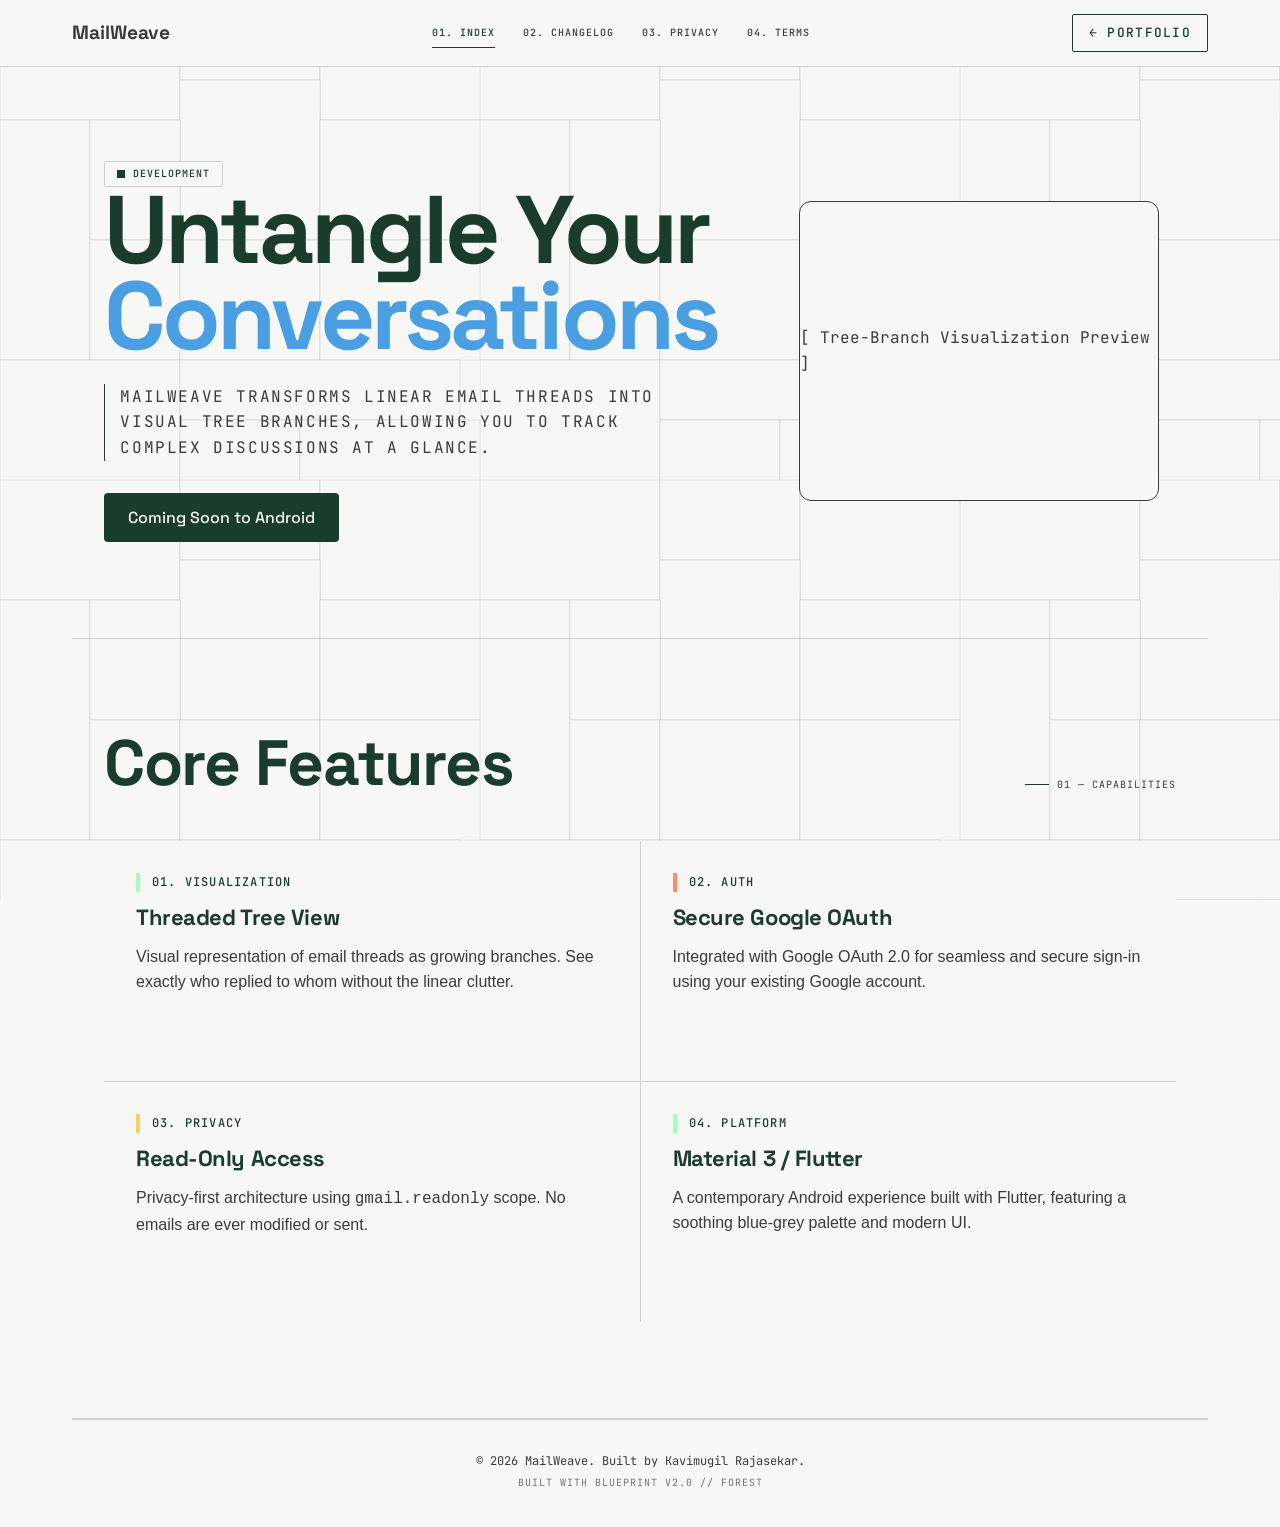
==== mailweave-webpage/index.html @ d6bcecfe "Add foundational styles and pages for MailWeave - Introduced layout.css for page scaffolding and res" ====
<!DOCTYPE html>
<html lang="en">
<head>
    <meta charset="UTF-8">
    <meta name="viewport" content="width=device-width, initial-scale=1.0">
    <title>MailWeave | Untangle Your Inbox</title>
    <!-- Portfolio Blueprint Theme -->
    <link rel="stylesheet" href="assets/css/tokens.css">
    <link rel="stylesheet" href="assets/css/blueprint.css">
    <link rel="stylesheet" href="assets/css/layout.css">
    <!-- Portfolio Fonts -->
    <link rel="preconnect" href="https://fonts.googleapis.com" crossorigin>
    <link rel="preconnect" href="https://fonts.gstatic.com" crossorigin>
    <link rel="preconnect" href="https://api.fontshare.com" crossorigin>
    <link rel="stylesheet" href="https://fonts.googleapis.com/css2?family=JetBrains+Mono:wght@400;500;700&family=Space+Grotesk:wght@400;500;700&display=swap">
    <link rel="stylesheet" href="https://api.fontshare.com/v2/css?f[]=general-sans@400;500;600;700&display=swap">
    <style>
        :root {
            --accent-blue: #4A9FE3;
        }
        body { font-family: 'General Sans', sans-serif; }
        .brand-logo-text { font-family: 'Space Grotesk', sans-serif; font-weight: 700; text-decoration: none; color: var(--grid); }
        .hero-accent { color: var(--accent-blue); }
        .btn-mailweave {
            background: var(--forest);
            color: var(--paper);
            border: none;
            padding: 12px 24px;
            border-radius: 4px;
            font-family: 'Space Grotesk', sans-serif;
            font-weight: 500;
            cursor: pointer;
            text-decoration: none;
            display: inline-block;
            transition: opacity 0.2s;
        }
        .btn-mailweave:hover { opacity: 0.9; }
    </style>
</head>
<body>
    <header class="site-header">
        <div class="container nav-row">
            <a class="brand-logo-text" href="index.html" style="font-size: 1.2rem;">MailWeave</a>
            <nav class="nav-links">
                <a href="index.html" class="active">01. Index</a>
                <a href="changelog.html">02. Changelog</a>
                <a href="privacy.html">03. Privacy</a>
                <a href="terms.html">04. Terms</a>
            </nav>
            <div class="nav-actions">
                <a class="btn-ghost" href="https://KavimugilRajasekar.github.io" style="font-size: 0.8rem;">← Portfolio</a>
            </div>
        </div>
    </header>

    <div class="page-shell">
        <main class="container">
            <section class="hero">
                <div class="hero-content">
                    <span class="status-badge"><span class="dot"></span>Development</span>
                    <h1>Untangle Your<br><span class="hero-accent">Conversations</span></h1>
                    <p class="hero-sub">MailWeave transforms linear email threads into visual tree branches, allowing you to track complex discussions at a glance.</p>
                    <div class="hero-actions">
                        <a class="btn-mailweave" href="#">Coming Soon to Android</a>
                    </div>
                </div>
                <div class="wireframe" style="background: var(--paper); border: 1px solid var(--grid); border-radius: 12px; height: 300px; display: flex; align-items: center; justify-content: center; color: var(--grid); font-family: 'JetBrains Mono', monospace;">
                    [ Tree-Branch Visualization Preview ]
                </div>
            </section>

            <section class="section">
                <div class="section-head">
                    <h2>Core Features</h2>
                    <span class="label">01 — Capabilities</span>
                </div>
                <div class="bento">
                    <article class="cell">
                        <span class="cell-label cell-label--mint">01. Visualization</span>
                        <h3>Threaded Tree View</h3>
                        <p>Visual representation of email threads as growing branches. See exactly who replied to whom without the linear clutter.</p>
                    </article>
                    <article class="cell">
                        <span class="cell-label cell-label--coral">02. Auth</span>
                        <h3>Secure Google OAuth</h3>
                        <p>Integrated with Google OAuth 2.0 for seamless and secure sign-in using your existing Google account.</p>
                    </article>
                    <article class="cell">
                        <span class="cell-label cell-label--gold">03. Privacy</span>
                        <h3>Read-Only Access</h3>
                        <p>Privacy-first architecture using <code class="mono-tag">gmail.readonly</code> scope. No emails are ever modified or sent.</p>
                    </article>
                    <article class="cell">
                        <span class="cell-label cell-label--mint">04. Platform</span>
                        <h3>Material 3 / Flutter</h3>
                        <p>A contemporary Android experience built with Flutter, featuring a soothing blue-grey palette and modern UI.</p>
                    </article>
                </div>
            </section>

            <footer class="site-footer">
                <div class="container">
                    <p>&copy; 2026 MailWeave. Built by Kavimugil Rajasekar.</p>
                    <p class="mono-tag">Built with blueprint v2.0 // forest</p>
                </div>
            </footer>
        </main>
    </div>
</body>
</html>
---- mailweave-webpage/assets/css/tokens.css ----
/* ============================================================
   tokens.css — Blueprint Design System v2.0
   Single source of truth for palette, typography, hairlines.
   Loaded by every page in the workspace and bottle-art/.
   ============================================================ */

:root {
  /* ---------- Palette ---------- */
  --paper: #F7F7F5;
  --forest: #1A3C2B;
  --grid: #3A3A38;
  --coral: #FF8C69;
  --mint: #9EFFBF;
  --gold: #F4D35E;

  /* White-on-forest surfaces */
  --paper-on-forest: #FFFFFF;

  /* ---------- Hairlines ---------- */
  --hairline:         rgba(58, 58, 56, 0.20); /* #3A3A38 / 20% */
  --hairline-strong:  rgba(58, 58, 56, 0.30); /* mosaic bg      */
  --forest-hairline:  rgba(26, 60, 43, 0.20); /* #1A3C2B / 20%  */
  --connector-line:   rgba(26, 60, 43, 0.20); /* net graph      */

  /* ---------- Typography ---------- */
  --font-display: 'Space Grotesk', system-ui, sans-serif;
  --font-body:    'General Sans', system-ui, sans-serif;
  --font-mono:    'JetBrains Mono', ui-monospace, SFMono-Regular, monospace;

  --fs-display-xl: clamp(48px, 8vw, 96px);
  --fs-display-lg: clamp(36px, 5vw, 64px);
  --fs-display-md: clamp(28px, 3.5vw, 44px);
  --fs-h2:         clamp(22px, 2.6vw, 32px);
  --fs-h3:         clamp(18px, 1.8vw, 22px);
  --fs-body:       16px;
  --fs-body-sm:    14px;
  --fs-mono-md:    14px;
  --fs-mono-sm:    12px;
  --fs-mono-xs:    10px;

  --lh-display:    0.9;
  --lh-body:       1.6;
  --tracking-mono: 0.1em;

  /* ---------- Geometry ---------- */
  --radius: 2px;
  --radius-0: 0px;

  /* ---------- Layout ---------- */
  --container: 1200px;
  --section-pad-y: 96px;
  --section-pad-x: 32px;
  --gap: 1px;

  /* ---------- Tubes dimming ---------- */
  --tubes-opacity: 0.45;
}
---- mailweave-webpage/assets/css/blueprint.css ----
/* ============================================================
   blueprint.css — Component Library
   Reusable classes for the Technical Minimalist design system.
   Depends on tokens.css.
   ============================================================ */

/* ============================================================
   Reset & base
   ============================================================ */
*, *::before, *::after {
  margin: 0;
  padding: 0;
  box-sizing: border-box;
}

html {
  scroll-behavior: smooth;
  -webkit-text-size-adjust: 100%;
}

body {
  font-family: var(--font-body);
  font-size: var(--fs-body);
  line-height: var(--lh-body);
  color: var(--grid);
  background: var(--paper);
  min-height: 100vh;
  overflow-x: hidden;
  position: relative;
}

a {
  color: inherit;
  text-decoration: none;
  transition: color .25s ease, border-color .25s ease;
}

button {
  font: inherit;
  color: inherit;
  background: none;
  border: none;
  cursor: pointer;
}

img { display: block; max-width: 100%; height: auto; }

h1, h2, h3, h4 {
  font-family: var(--font-display);
  font-weight: 700;
  letter-spacing: -0.02em;
  color: var(--forest);
  line-height: var(--lh-display);
}

h1 { font-size: var(--fs-display-xl); }
h2 { font-size: var(--fs-display-lg); }
h3 { font-size: var(--fs-h2); }

p { color: var(--grid); }

/* Universal focus ring */
:focus-visible {
  outline: 2px solid var(--forest);
  outline-offset: 2px;
}

/* ============================================================
   Mosaic SVG background — applied via body::before
   Fills with #F7F7F5 panels separated by 0.5px hairlines.
   ============================================================ */
body::before {
  content: "";
  position: fixed;
  inset: 0;
  z-index: -2;
  pointer-events: none;
  background-color: var(--paper);
  background-image: url("data:image/svg+xml;utf8,<svg xmlns='http://www.w3.org/2000/svg' width='480' height='480' viewBox='0 0 480 480'><g fill='%23F7F7F5' stroke='%233A3A38' stroke-opacity='0.30' stroke-width='0.5'><rect x='0'   y='0'   width='180' height='120'/><rect x='180' y='0'   width='140' height='80'/><rect x='320' y='0'   width='160' height='120'/><rect x='180' y='80'  width='140' height='160'/><rect x='0'   y='120' width='90'  height='240'/><rect x='90'  y='120' width='90'  height='120'/><rect x='320' y='120' width='160' height='120'/><rect x='90'  y='240' width='90'  height='120'/><rect x='180' y='240' width='140' height='120'/><rect x='320' y='240' width='160' height='120'/><rect x='0'   y='360' width='180' height='120'/><rect x='180' y='360' width='280' height='60'/><rect x='180' y='420' width='120' height='60'/><rect x='300' y='420' width='180' height='60'/></g></svg>");
  background-repeat: repeat;
  background-size: 480px 480px;
  opacity: 0.9;
}

/* ============================================================
   Tubes 3D canvas — fixed, behind content, dimmed by mix-blend
   ============================================================ */
#tubes-canvas {
  position: fixed;
  inset: 0;
  width: 100vw;
  height: 100vh;
  z-index: 0;
  pointer-events: none;
  opacity: var(--tubes-opacity);
  mix-blend-mode: multiply;
}

/* ============================================================
   Page shell — content wrapper above the tubes canvas
   ============================================================ */
.page-shell {
  position: relative;
  z-index: 1;
  min-height: 100vh;
  display: flex;
  flex-direction: column;
}

.page-shell > main {
  flex: 1;
}

/* ============================================================
   Site header & nav
   ============================================================ */
.site-header {
  position: fixed;
  top: 0;
  left: 0;
  right: 0;
  z-index: 100;
  background: var(--paper);
  border-bottom: 1px solid var(--hairline);
  padding: 14px var(--section-pad-x);
}

.nav-row {
  display: flex;
  align-items: center;
  justify-content: space-between;
  gap: 24px;
  max-width: var(--container);
  margin: 0 auto;
}

.brand-logo {
  width: 32px;
  height: 32px;
  background: var(--forest);
  color: var(--paper);
  display: inline-flex;
  align-items: center;
  justify-content: center;
  flex-shrink: 0;
  overflow: hidden;
  white-space: nowrap;
  transition: width .35s ease, padding .35s ease;
}
.brand-logo svg { color: inherit; }

/* On non-index pages, the icon slides out and the name slides in.
   Driven by .brand-logo.is-name (toggled from main.js). */
.brand-logo.is-name {
  width: auto;
  padding: 0 14px;
  font-family: var(--font-mono);
  font-size: var(--fs-mono-xs);
  font-weight: 500;
  text-transform: uppercase;
  letter-spacing: var(--tracking-mono);
}
.brand-logo.is-name svg {
  max-width: 0;
  opacity: 0;
  transition: max-width .25s ease, opacity .2s ease;
}
.brand-logo.is-name .brand-name {
  display: inline-block;
  max-width: 240px;
  opacity: 1;
  transform: translateX(0);
  transition: max-width .35s ease .15s, opacity .25s ease .2s, transform .35s ease .15s;
}
.brand-logo .brand-name {
  display: inline-block;
  max-width: 0;
  opacity: 0;
  transform: translateX(-8px);
  overflow: hidden;
}

.nav-links {
  display: flex;
  align-items: center;
  gap: 28px;
}
.nav-links a {
  font-family: var(--font-mono);
  font-size: var(--fs-mono-xs);
  font-weight: 500;
  text-transform: uppercase;
  letter-spacing: var(--tracking-mono);
  color: var(--grid);
  padding: 6px 0;
  border-bottom: 1px solid transparent;
  transition: color .2s ease, border-color .2s ease;
}
.nav-links a:hover,
.nav-links a:focus-visible { color: var(--forest); }
.nav-links a.active {
  color: var(--forest);
  border-bottom-color: var(--forest);
}

.nav-actions {
  display: flex;
  align-items: center;
  gap: 12px;
}

/* Ghost + solid button pair */
.btn-ghost,
.btn-solid {
  display: inline-flex;
  align-items: center;
  gap: 8px;
  font-family: var(--font-mono);
  font-size: var(--fs-mono-xs);
  font-weight: 500;
  text-transform: uppercase;
  letter-spacing: var(--tracking-mono);
  padding: 8px 16px;
  border-radius: var(--radius);
  border: 1px solid var(--forest);
  cursor: pointer;
  transition: background-color .2s ease, color .2s ease;
}
.btn-ghost {
  background: transparent;
  color: var(--forest);
}
.btn-ghost:hover,
.btn-ghost:focus-visible {
  background: var(--forest);
  color: var(--paper);
}
.btn-solid {
  background: var(--forest);
  color: var(--paper);
}
.btn-solid:hover,
.btn-solid:focus-visible {
  background: var(--grid);
  border-color: var(--grid);
}

/* Bottle-icon toggle (leaf on workspace, briefcase on bottle-art) */
.bottle-icon-btn {
  width: 32px;
  height: 32px;
  background: var(--forest);
  color: var(--paper);
  display: inline-flex;
  align-items: center;
  justify-content: center;
  border: 1px solid var(--forest);
  border-radius: var(--radius);
  transition: background-color .2s ease;
}
.bottle-icon-btn svg { color: inherit; }
.bottle-icon-btn:hover,
.bottle-icon-btn:focus-visible {
  background: var(--grid);
  border-color: var(--grid);
}

/* Bottle Art link is in development: prevent navigation and surface a
   custom tooltip instead of the native title. Scoped to outgoing links
   (those pointing INTO bottle-art/), not the back-link from bottle-art
   pages back to the portfolio. */
.bottle-icon-btn[href$="bottle-art/index.html"],
.bottle-icon-btn[href$="bottle-art/"] {
  cursor: not-allowed;
  position: relative;
}
.bottle-icon-btn[href$="bottle-art/index.html"]:hover,
.bottle-icon-btn[href$="bottle-art/index.html"]:focus-visible,
.bottle-icon-btn[href$="bottle-art/"]:hover,
.bottle-icon-btn[href$="bottle-art/"]:focus-visible {
  background: var(--coral);
  border-color: var(--coral);
}

/* Tooltip bubble shown via .is-open class (toggled in main.js) */
.dev-tooltip {
  position: absolute;
  top: calc(100% + 12px);
  right: 0;
  background: var(--paper);
  color: var(--forest);
  border: 1px solid var(--forest);
  border-radius: var(--radius);
  padding: 10px 14px;
  font-family: var(--font-mono);
  font-size: var(--fs-mono-xs);
  font-weight: 500;
  text-transform: uppercase;
  letter-spacing: var(--tracking-mono);
  line-height: 1.4;
  white-space: nowrap;
  max-width: 280px;
  white-space: normal;
  box-shadow: 0 4px 16px rgba(58, 58, 56, 0.12);
  opacity: 0;
  pointer-events: none;
  transform: translateY(-4px);
  transition: opacity .2s ease, transform .2s ease;
  z-index: 200;
}
.dev-tooltip::before {
  content: "";
  position: absolute;
  top: -6px;
  right: 12px;
  width: 10px;
  height: 10px;
  background: var(--paper);
  border-top: 1px solid var(--forest);
  border-left: 1px solid var(--forest);
  transform: rotate(45deg);
}
.dev-tooltip.is-open {
  opacity: 1;
  transform: translateY(0);
}
.dev-tooltip strong {
  display: block;
  color: var(--coral);
  font-weight: 700;
  margin-bottom: 2px;
}

/* Mobile hamburger */
.nav-toggle {
  display: none;
  width: 32px;
  height: 32px;
  flex-direction: column;
  justify-content: center;
  align-items: center;
  gap: 5px;
  border: 1px solid var(--forest);
  border-radius: var(--radius);
  padding: 6px;
}
.nav-toggle span {
  display: block;
  width: 100%;
  height: 1px;
  background: var(--forest);
  transition: transform .25s ease, opacity .2s ease;
}
.nav-toggle.is-open span:nth-child(1) { transform: translateY(6px) rotate(45deg); }
.nav-toggle.is-open span:nth-child(2) { opacity: 0; }
.nav-toggle.is-open span:nth-child(3) { transform: translateY(-6px) rotate(-45deg); }

/* ============================================================
   Hero
   ============================================================ */
.hero {
  padding: 160px var(--section-pad-x) var(--section-pad-y);
  display: grid;
  grid-template-columns: 1.4fr 1fr;
  gap: 64px;
  align-items: center;
  border-bottom: 1px solid var(--hairline);
}

.hero-content { max-width: 720px; }

.hero h1 {
  font-size: var(--fs-display-xl);
  line-height: var(--lh-display);
  letter-spacing: -0.04em;
  color: var(--forest);
  margin-bottom: 24px;
}

.hero-sub {
  display: flex;
  align-items: flex-start;
  gap: 16px;
  font-family: var(--font-mono);
  font-size: var(--fs-mono-md);
  text-transform: uppercase;
  letter-spacing: var(--tracking-mono);
  color: var(--forest);
  margin-bottom: 32px;
}
.hero-sub::before {
  content: "";
  display: block;
  width: 1px;
  align-self: stretch;
  background: var(--forest);
}

.hero p {
  font-size: var(--fs-body);
  color: var(--grid);
  margin-bottom: 32px;
  max-width: 60ch;
}

.hero-actions {
  display: flex;
  align-items: center;
  gap: 16px;
  flex-wrap: wrap;
}

/* Wireframe graphic on right of hero */
.wireframe {
  position: relative;
  width: 100%;
  max-width: 360px;
  aspect-ratio: 1 / 1;
  margin: 0 auto;
  border: 1px solid var(--hairline);
  border-radius: var(--radius);
  display: flex;
  align-items: center;
  justify-content: center;
  overflow: hidden;
  background: var(--paper);
}
.wireframe .orbit-svg {
  position: absolute;
  inset: 0;
  width: 100%;
  height: 100%;
}
/* Each concentric ring rotates around the SVG centre (180,180 in user
   units). transform-box: view-box keeps the origin in viewBox coords
   regardless of the ring's own bounding box. */
.wireframe .orbit-svg .orbit-ring {
  transform-box: view-box;
  transform-origin: 180px 180px;
}
.wireframe .orbit-svg .orbit-ring--outer  { animation: orbit-spin 24s linear infinite; }
.wireframe .orbit-svg .orbit-ring--mid    { animation: orbit-spin 18s linear infinite reverse; }
.wireframe .orbit-svg .orbit-ring--inner  { animation: orbit-spin 12s linear infinite; }

/* Small nodes travelling along each ring. Each node is parked at the
   TOP of its ring and rotated around the SVG centre (180, 180). */
.wireframe .orbit-svg .orbit-node {
  fill: var(--forest);
  transform-box: view-box;
}
.wireframe .orbit-svg .orbit-node--outer {
  transform-origin: 180px 180px;
  animation: orbit-spin 24s linear infinite;
}
.wireframe .orbit-svg .orbit-node--mid {
  transform-origin: 180px 180px;
  animation: orbit-spin 18s linear infinite reverse;
}
.wireframe .orbit-svg .orbit-node--inner {
  transform-origin: 180px 180px;
  animation: orbit-spin 12s linear infinite;
}

.wireframe .center-node {
  position: absolute;
  width: 16px;
  height: 16px;
  background: var(--forest);
  border-radius: 0;
  animation: center-pulse 2.4s ease-in-out infinite;
}
@keyframes center-pulse {
  0%, 100% { transform: scale(1);   opacity: 1; }
  50%      { transform: scale(1.4); opacity: 0.7; }
}
.wireframe .blend-lum,
.wireframe img.blend-lum {
  position: relative;
  z-index: 1;
  width: 60%;
  height: 60%;
  object-fit: cover;
  background: var(--paper);
}

/* ============================================================
   Section / divider
   ============================================================ */
.section {
  padding: var(--section-pad-y) var(--section-pad-x);
  border-bottom: 1px solid var(--hairline);
  background: transparent;
}

.section-head {
  margin-bottom: 48px;
  display: flex;
  align-items: flex-end;
  justify-content: space-between;
  flex-wrap: wrap;
  gap: 16px;
}
.section-head h2 { color: var(--forest); }
.section-head .label {
  font-family: var(--font-mono);
  font-size: var(--fs-mono-xs);
  text-transform: uppercase;
  letter-spacing: var(--tracking-mono);
  color: var(--grid);
  display: flex;
  align-items: center;
  gap: 8px;
}
.section-head .label::before {
  content: "";
  width: 24px;
  height: 1px;
  background: var(--forest);
}

/* ============================================================
   Bento grid — 2×2 with 1px hairline gaps
   ============================================================ */
.bento {
  display: grid;
  grid-template-columns: 1fr 1fr;
  gap: var(--gap);
  background: var(--hairline);
}
.bento-3 {
  grid-template-columns: repeat(3, 1fr);
}
.bento-4 {
  grid-template-columns: repeat(4, 1fr);
}

.bento > .cell,
.bento-3 > .cell,
.bento-4 > .cell {
  background: var(--paper);
  padding: 32px;
  display: flex;
  flex-direction: column;
  gap: 16px;
  min-height: 240px;
}

.cell-label {
  display: flex;
  align-items: center;
  gap: 12px;
  font-family: var(--font-mono);
  font-size: var(--fs-mono-sm);
  text-transform: uppercase;
  letter-spacing: var(--tracking-mono);
  color: var(--forest);
  font-weight: 500;
}
.cell-label::before {
  content: "";
  width: 4px;
  align-self: stretch;
  background: var(--coral);
}
.cell-label--mint::before { background: var(--mint); }
.cell-label--gold::before { background: var(--gold); }
.cell-label--coral::before { background: var(--coral); }
.cell-label--forest::before { background: var(--forest); }

.cell h3 {
  font-size: var(--fs-h3);
  color: var(--forest);
}
.cell p { color: var(--grid); }

.cell-mockup {
  font-family: var(--font-mono);
  font-size: var(--fs-mono-sm);
  line-height: 1.7;
  background: var(--paper);
  border: 1px solid var(--hairline);
  padding: 16px;
  color: var(--grid);
  white-space: pre-wrap;
}
.cell-mockup .chip {
  display: inline-block;
  padding: 2px 6px;
  background: var(--forest);
  color: var(--paper);
  margin-right: 6px;
  font-size: var(--fs-mono-xs);
}
.cell-mockup .chip--mint  { background: var(--mint);  color: var(--forest); }
.cell-mockup .chip--gold  { background: var(--gold);  color: var(--forest); }
.cell-mockup .chip--coral { background: var(--coral); color: var(--paper); }

.cell .cell-actions {
  margin-top: auto;
  display: flex;
  gap: 12px;
  flex-wrap: wrap;
}

/* ============================================================
   Status badge
   ============================================================ */
.status-badge {
  display: inline-flex;
  align-items: center;
  gap: 8px;
  border: 1px solid var(--forest-hairline);
  padding: 4px 12px;
  border-radius: var(--radius);
  font-family: var(--font-mono);
  font-size: var(--fs-mono-xs);
  text-transform: uppercase;
  letter-spacing: var(--tracking-mono);
  color: var(--forest);
  font-weight: 500;
  background: var(--paper);
}
.status-badge .dot {
  width: 8px;
  height: 8px;
  background: var(--forest);
}
.status-badge--mint  { color: var(--forest); border-color: rgba(158, 255, 191, .5); }
.status-badge--mint  .dot { background: var(--mint); }
.status-badge--gold  .dot { background: var(--gold); }
.status-badge--coral .dot { background: var(--coral); }

/* ============================================================
   Network Topology Graph
   ============================================================ */
.net-graph {
  max-width: 450px;
  aspect-ratio: 1 / 1;
  margin: 0 auto;
  border: 1px solid var(--hairline);
  border-radius: 50%;
  position: relative;
  background: var(--paper);
}
.net-graph .center-node {
  position: absolute;
  top: 50%; left: 50%;
  width: 16px;
  height: 16px;
  background: var(--forest);
  transform: translate(-50%, -50%);
  z-index: 2;
}
.net-graph svg {
  position: absolute;
  inset: 0;
  width: 100%;
  height: 100%;
}
.net-graph .orbit-group {
  transform-origin: 50% 50%;
  animation: orbit-spin 20s linear infinite;
}
@keyframes orbit-spin {
  to { transform: rotate(360deg); }
}

/* ============================================================
   Monospaced testimonial card
   ============================================================ */
.testimonial {
  border: 1px solid var(--hairline);
  border-radius: var(--radius);
  padding: 24px;
  background: var(--paper);
  display: flex;
  flex-direction: column;
  gap: 16px;
}
.testimonial .stars {
  display: flex;
  gap: 4px;
}
.testimonial .stars span {
  width: 10px;
  height: 10px;
  background: var(--gold);
}
.testimonial .quote-mark {
  font-family: var(--font-display);
  font-size: 32px;
  line-height: 1;
  color: var(--forest);
}
.testimonial blockquote {
  font-family: var(--font-mono);
  font-size: var(--fs-mono-sm);
  line-height: 1.6;
  color: var(--grid);
  font-style: normal;
}
.testimonial footer {
  border-top: 1px solid var(--hairline);
  padding-top: 12px;
  display: flex;
  gap: 12px;
  align-items: center;
}
.testimonial .avatar {
  width: 32px;
  height: 32px;
  background: var(--forest);
  color: var(--paper);
  display: inline-flex;
  align-items: center;
  justify-content: center;
  font-family: var(--font-mono);
  font-size: var(--fs-mono-xs);
  flex-shrink: 0;
}
.testimonial .who {
  font-family: var(--font-mono);
  font-size: var(--fs-mono-xs);
  text-transform: uppercase;
  letter-spacing: var(--tracking-mono);
  color: var(--forest);
  font-weight: 500;
}
.testimonial .who small {
  display: block;
  color: var(--grid);
  font-weight: 400;
  margin-top: 2px;
}

/* ============================================================
   Form CTA — 640px centered with corner L-markers
   ============================================================ */
.cta-form {
  max-width: 640px;
  margin: 0 auto;
  background: var(--paper);
  border: 1px solid var(--hairline);
  padding: 48px;
  border-radius: var(--radius);
  position: relative;
}
.cta-form .corner {
  position: absolute;
  width: 10px;
  height: 10px;
  background: var(--forest);
}
.cta-form .corner.tl { top: -1px;    left: -1px;   }
.cta-form .corner.tr { top: -1px;    right: -1px;  }
.cta-form .corner.bl { bottom: -1px; left: -1px;   }
.cta-form .corner.br { bottom: -1px; right: -1px;  }
/* L-shape using a box-shadow trick: each corner is a 10x10 L of two strips */
.cta-form .corner.tl {
  background:
    linear-gradient(var(--forest), var(--forest)) left top / 100% 1px no-repeat,
    linear-gradient(var(--forest), var(--forest)) left top / 1px 100% no-repeat;
}
.cta-form .corner.tr {
  background:
    linear-gradient(var(--forest), var(--forest)) right top / 100% 1px no-repeat,
    linear-gradient(var(--forest), var(--forest)) right top / 1px 100% no-repeat;
}
.cta-form .corner.bl {
  background:
    linear-gradient(var(--forest), var(--forest)) left bottom / 100% 1px no-repeat,
    linear-gradient(var(--forest), var(--forest)) left bottom / 1px 100% no-repeat;
}
.cta-form .corner.br {
  background:
    linear-gradient(var(--forest), var(--forest)) right bottom / 100% 1px no-repeat,
    linear-gradient(var(--forest), var(--forest)) right bottom / 1px 100% no-repeat;
}

.cta-form h2 { color: var(--forest); margin-bottom: 8px; }
.cta-form p  { margin-bottom: 24px; }

.form-field {
  display: flex;
  flex-direction: column;
  gap: 4px;
  margin-bottom: 16px;
}
.form-field label {
  font-family: var(--font-mono);
  font-size: var(--fs-mono-xs);
  text-transform: uppercase;
  letter-spacing: var(--tracking-mono);
  color: var(--grid);
  font-weight: 500;
}
.form-field input,
.form-field textarea {
  background: #FFFFFF;
  border: 1px solid var(--hairline);
  border-radius: var(--radius);
  padding: 12px 14px;
  font-family: var(--font-body);
  font-size: var(--fs-body);
  color: var(--grid);
  transition: border-color .2s ease;
}
.form-field input:focus,
.form-field textarea:focus {
  outline: none;
  border-color: var(--forest);
}

/* ============================================================
   Image blend utility
   ============================================================ */
img.blend-lum {
  mix-blend-mode: luminosity;
  opacity: 0.9;
  background: var(--paper);
  transition: mix-blend-mode .25s ease, opacity .25s ease;
}
img.blend-lum:hover,
img.blend-lum:focus-visible {
  mix-blend-mode: normal;
  opacity: 1;
}

/* ============================================================
   Tech tags (project stack labels)
   ============================================================ */
.tech-tags {
  display: flex;
  flex-wrap: wrap;
  gap: 6px;
}
.tech-tag {
  display: inline-block;
  font-family: var(--font-mono);
  font-size: var(--fs-mono-xs);
  text-transform: uppercase;
  letter-spacing: var(--tracking-mono);
  border: 1px solid var(--hairline);
  padding: 4px 8px;
  border-radius: var(--radius);
  color: var(--forest);
  background: var(--paper);
}

/* ============================================================
   Social icons row
   ============================================================ */
.social-row {
  display: flex;
  gap: 12px;
  margin-top: 16px;
}
.social-row a {
  width: 36px;
  height: 36px;
  display: inline-flex;
  align-items: center;
  justify-content: center;
  border: 1px solid var(--hairline);
  border-radius: var(--radius);
  color: var(--forest);
  transition: background .2s ease, color .2s ease;
}
.social-row a:hover,
.social-row a:focus-visible {
  background: var(--forest);
  color: var(--paper);
  border-color: var(--forest);
}

/* ============================================================
   Timeline (education / process)
   ============================================================ */
.timeline {
  display: flex;
  flex-direction: column;
  gap: 24px;
  border-left: 1px solid var(--hairline);
  padding-left: 32px;
}
.timeline-item {
  display: grid;
  grid-template-columns: 120px 1fr;
  gap: 24px;
  align-items: start;
}
.timeline-date {
  font-family: var(--font-mono);
  font-size: var(--fs-mono-xs);
  text-transform: uppercase;
  letter-spacing: var(--tracking-mono);
  color: var(--forest);
  font-weight: 500;
}
.timeline-content h3 { color: var(--forest); margin-bottom: 4px; font-size: var(--fs-h3); }
.timeline-content p  { color: var(--grid); }

/* ============================================================
   Bottle tiles (gallery + previews) — Forest-tinted bottle
   squares since the repo has no raster bottle images.
   ============================================================ */
.bottle-tile {
  width: 100%;
  aspect-ratio: 3 / 4;
  background: var(--forest);
  color: var(--paper);
  display: flex;
  align-items: center;
  justify-content: center;
  border-radius: var(--radius);
  position: relative;
  overflow: hidden;
}
.bottle-tile svg { width: 40%; height: 40%; color: inherit; }
.bottle-tile .tile-overlay {
  position: absolute;
  top: 12px;
  left: 12px;
  font-family: var(--font-mono);
  font-size: var(--fs-mono-xs);
  text-transform: uppercase;
  letter-spacing: var(--tracking-mono);
  background: var(--paper);
  color: var(--forest);
  padding: 2px 6px;
  border-radius: var(--radius);
}

/* ============================================================
   Footer
   ============================================================ */
.site-footer {
  border-top: 1px solid var(--hairline);
  padding: 32px var(--section-pad-x);
  background: var(--paper);
  text-align: center;
}
.site-footer p {
  font-family: var(--font-mono);
  font-size: var(--fs-mono-sm);
  color: var(--grid);
  margin-bottom: 4px;
}
.site-footer .mono-tag {
  font-size: var(--fs-mono-xs);
  text-transform: uppercase;
  letter-spacing: var(--tracking-mono);
  color: var(--grid);
  opacity: 0.7;
}

/* ============================================================
   LinkedIn Feed Component Styles
   ============================================================ */
.linkedin-profile-card {
  background: #FFFFFF;
  border: 1px solid var(--hairline);
  padding: 24px;
  display: flex;
  justify-content: space-between;
  align-items: center;
  gap: 24px;
  margin-bottom: 32px;
}
.linkedin-profile-info {
  display: flex;
  align-items: center;
  gap: 20px;
}
.linkedin-avatar {
  width: 72px;
  height: 72px;
  border-radius: 50%;
  border: 2px solid var(--forest);
  object-fit: cover;
}
.linkedin-profile-text h3 {
  font-size: var(--fs-h3);
  color: var(--forest);
  margin-bottom: 4px;
  display: flex;
  align-items: center;
  gap: 8px;
}
.linkedin-profile-text p {
  font-size: var(--fs-body-sm);
  color: var(--grid);
  margin-bottom: 4px;
}
.linkedin-profile-text .meta-line {
  font-family: var(--font-mono);
  font-size: var(--fs-mono-xs);
  color: var(--grid);
  opacity: 0.8;
  text-transform: uppercase;
  letter-spacing: var(--tracking-mono);
}
.linkedin-actions {
  display: flex;
  gap: 12px;
  flex-wrap: wrap;
}

/* Toolbar & Filters */
.linkedin-toolbar {
  margin-bottom: 32px;
  display: flex;
  flex-direction: column;
  gap: 16px;
}
.toolbar-top-row {
  display: flex;
  justify-content: space-between;
  align-items: center;
  gap: 16px;
  flex-wrap: wrap;
}
.search-box-wrap {
  position: relative;
  flex: 1;
  min-width: 240px;
}
.search-box-wrap svg {
  position: absolute;
  left: 12px;
  top: 50%;
  transform: translateY(-50%);
  color: var(--grid);
  opacity: 0.6;
  pointer-events: none;
}
.search-input {
  width: 100%;
  background: #FFFFFF;
  border: 1px solid var(--hairline);
  padding: 10px 14px 10px 36px;
  font-family: var(--font-mono);
  font-size: var(--fs-mono-sm);
  color: var(--grid);
  border-radius: var(--radius);
  outline: none;
  transition: border-color .2s;
}
.search-input:focus {
  border-color: var(--forest);
}
.sort-select-wrap {
  display: flex;
  align-items: center;
  gap: 8px;
}
.sort-select-wrap label {
  font-family: var(--font-mono);
  font-size: var(--fs-mono-xs);
  text-transform: uppercase;
  letter-spacing: var(--tracking-mono);
  color: var(--grid);
}
.sort-select {
  background: #FFFFFF;
  border: 1px solid var(--hairline);
  padding: 8px 12px;
  font-family: var(--font-mono);
  font-size: var(--fs-mono-sm);
  color: var(--grid);
  border-radius: var(--radius);
  cursor: pointer;
  outline: none;
}
.category-filter-group {
  display: flex;
  gap: 8px;
  flex-wrap: wrap;
}
.cat-pill {
  padding: 6px 14px;
  font-family: var(--font-mono);
  font-size: var(--fs-mono-xs);
  text-transform: uppercase;
  letter-spacing: var(--tracking-mono);
  background: transparent;
  border: 1px solid var(--hairline);
  color: var(--grid);
  cursor: pointer;
  transition: all .2s ease;
  border-radius: 999px;
}
.cat-pill:hover,
.cat-pill:focus-visible {
  border-color: var(--forest);
  color: var(--forest);
}
.cat-pill.active {
  background: var(--forest);
  border-color: var(--forest);
  color: var(--paper);
}

/* Posts Stream & Cards */
.linkedin-posts-stream {
  display: flex;
  flex-direction: column;
  gap: 32px;
}
.post-card {
  background: #FFFFFF;
  border: 1px solid var(--hairline);
  padding: 24px;
  transition: transform .2s ease, box-shadow .2s ease, border-color .2s ease;
}
.post-card:hover {
  border-color: var(--forest-hairline);
  box-shadow: 0 4px 16px rgba(26, 60, 43, 0.06);
}
.post-header {
  display: flex;
  justify-content: space-between;
  align-items: flex-start;
  gap: 16px;
  margin-bottom: 16px;
}
.post-author-row {
  display: flex;
  gap: 12px;
  align-items: center;
}
.author-avatar {
  width: 44px;
  height: 44px;
  border-radius: 50%;
  object-fit: cover;
  border: 1px solid var(--forest);
}
.author-meta {
  display: flex;
  flex-direction: column;
}
.author-name-wrap {
  display: flex;
  align-items: center;
  gap: 6px;
}
.author-name {
  font-family: var(--font-display);
  font-weight: 700;
  font-size: var(--fs-body);
  color: var(--forest);
}
.author-badge {
  display: inline-flex;
  align-items: center;
  justify-content: center;
  width: 16px;
  height: 16px;
  background: #0A66C2;
  color: #FFFFFF;
  font-size: 10px;
  font-weight: 700;
  border-radius: 2px;
  line-height: 1;
}
.author-headline {
  font-size: var(--fs-body-sm);
  color: var(--grid);
  opacity: 0.85;
}
.post-time-row {
  display: flex;
  align-items: center;
  gap: 6px;
  font-family: var(--font-mono);
  font-size: var(--fs-mono-xs);
  color: var(--grid);
  opacity: 0.7;
  margin-top: 2px;
}
.post-header-actions {
  display: flex;
  align-items: center;
  gap: 8px;
}
.linkedin-view-btn {
  display: inline-flex;
  align-items: center;
  gap: 6px;
  padding: 4px 10px;
  font-family: var(--font-mono);
  font-size: var(--fs-mono-xs);
  background: rgba(10, 102, 194, 0.08);
  color: #0A66C2;
  border: 1px solid rgba(10, 102, 194, 0.25);
  border-radius: 2px;
  transition: all .2s ease;
}
.linkedin-view-btn:hover {
  background: #0A66C2;
  color: #FFFFFF;
}
.post-pinned-badge {
  margin: 0;
  font-size: 10px;
  padding: 2px 8px;
}

/* Post Content */
.post-body {
  margin-bottom: 16px;
}
.post-title {
  font-size: var(--fs-h3);
  color: var(--forest);
  margin-bottom: 8px;
  line-height: 1.3;
}
.post-summary {
  font-size: var(--fs-body);
  line-height: 1.6;
  color: var(--grid);
}
.post-full-content {
  margin-top: 12px;
  padding-top: 12px;
  border-top: 1px dashed var(--hairline);
  font-size: var(--fs-body-sm);
  line-height: 1.6;
  color: var(--grid);
}
.content-text strong {
  color: var(--forest);
}
.repo-callout {
  margin-top: 12px;
}
.expand-post-btn {
  font-family: var(--font-mono);
  font-size: var(--fs-mono-xs);
  color: var(--forest);
  text-transform: uppercase;
  letter-spacing: var(--tracking-mono);
  margin-top: 8px;
  display: inline-block;
  cursor: pointer;
}
.expand-post-btn:hover {
  text-decoration: underline;
}

/* LinkedIn Iframe Embed Container */
.linkedin-embed-container {
  width: 100%;
  max-width: 540px;
  margin: 16px auto;
  min-height: 580px;
  background: #FFFFFF;
  border: 1px solid var(--hairline);
  border-radius: var(--radius);
  overflow: hidden;
  display: flex;
  justify-content: center;
  align-items: center;
  box-shadow: 0 2px 12px rgba(26, 60, 43, 0.04);
}
.linkedin-embed-frame {
  width: 100%;
  min-height: 580px;
  height: 680px;
  border: none;
  display: block;
}

/* Media Attachment */
.post-media {
  margin: 16px 0;
  border: 1px solid var(--hairline);
  background: var(--paper);
  overflow: hidden;
  max-height: 380px;
  display: flex;
  align-items: center;
  justify-content: center;
}
.post-media img {
  width: 100%;
  height: auto;
  max-height: 380px;
  object-fit: cover;
}

/* Tags */
.post-tags-row {
  display: flex;
  gap: 6px;
  flex-wrap: wrap;
  margin-bottom: 16px;
}
.post-tag-btn {
  font-family: var(--font-mono);
  font-size: var(--fs-mono-xs);
  padding: 2px 8px;
  background: var(--paper);
  border: 1px solid var(--hairline);
  color: var(--forest);
  cursor: pointer;
  transition: all .2s ease;
}
.post-tag-btn:hover,
.post-tag-btn.active {
  background: var(--forest);
  color: var(--paper);
  border-color: var(--forest);
}

/* Metrics & Actions Bar */
.post-metrics-bar {
  display: flex;
  justify-content: space-between;
  align-items: center;
  padding: 10px 0;
  border-top: 1px solid var(--hairline);
  border-bottom: 1px solid var(--hairline);
  font-family: var(--font-mono);
  font-size: var(--fs-mono-xs);
  color: var(--grid);
  opacity: 0.85;
}
.metric-count {
  display: flex;
  align-items: center;
  gap: 6px;
}
.reaction-icons {
  font-size: 13px;
}
.metric-secondary {
  display: flex;
  gap: 6px;
}
.post-actions-bar {
  display: flex;
  justify-content: space-between;
  padding-top: 10px;
}
.post-act-btn {
  display: inline-flex;
  align-items: center;
  gap: 6px;
  padding: 6px 12px;
  font-family: var(--font-mono);
  font-size: var(--fs-mono-xs);
  text-transform: uppercase;
  letter-spacing: var(--tracking-mono);
  color: var(--grid);
  transition: color .2s ease;
  border-radius: var(--radius);
}
.post-act-btn:hover {
  color: var(--forest);
  background: rgba(26, 60, 43, 0.05);
}
.post-act-btn.liked {
  color: #0A66C2;
  font-weight: 700;
}
.post-act-btn.liked svg {
  fill: #0A66C2;
}

/* Toast notification */
.linkedin-toast {
  position: fixed;
  bottom: 32px;
  right: 32px;
  background: var(--forest);
  color: var(--paper);
  font-family: var(--font-mono);
  font-size: var(--fs-mono-sm);
  padding: 12px 20px;
  border-radius: var(--radius);
  box-shadow: 0 8px 24px rgba(0, 0, 0, 0.18);
  z-index: 1000;
  opacity: 0;
  transform: translateY(12px);
  pointer-events: none;
  transition: all .25s ease;
}
.linkedin-toast.is-visible {
  opacity: 1;
  transform: translateY(0);
}

.no-posts-box {
  background: #FFFFFF;
  border: 1px dashed var(--hairline);
  padding: 48px 24px;
  text-align: center;
}

@media (max-width: 768px) {
  .linkedin-profile-card {
    flex-direction: column;
    align-items: flex-start;
  }
  .linkedin-profile-info {
    flex-direction: column;
    align-items: flex-start;
  }
  .post-actions-bar {
    flex-wrap: wrap;
    gap: 8px;
  }
}

/* ============================================================
   Reduced motion
   ============================================================ */
@media (prefers-reduced-motion: reduce) {
  html { scroll-behavior: auto; }
  .net-graph .orbit-group { animation: none; }
  *, *::before, *::after {
    animation-duration: 0.001ms !important;
    transition-duration: 0.001ms !important;
  }
}

/* ============================================================
   Responsive — collapse to single column under 768px
   ============================================================ */
@media (max-width: 900px) {
  .bento-3, .bento-4 { grid-template-columns: 1fr 1fr; }
}

@media (max-width: 768px) {
  .nav-links {
    position: fixed;
    top: 64px;
    left: 0;
    right: 0;
    flex-direction: column;
    align-items: stretch;
    gap: 0;
    background: var(--paper);
    border-bottom: 1px solid var(--hairline);
    padding: 16px var(--section-pad-x);
    transform: translateY(-12px);
    opacity: 0;
    pointer-events: none;
    transition: transform .25s ease, opacity .2s ease;
  }
  .nav-links.is-open {
    transform: translateY(0);
    opacity: 1;
    pointer-events: auto;
  }
  .nav-links a {
    padding: 12px 0;
    border-bottom: 1px solid var(--hairline);
  }
  .nav-actions .btn-ghost,
  .nav-actions .btn-solid { display: none; }
  .nav-toggle { display: inline-flex; }

  .hero {
    grid-template-columns: 1fr;
    padding-top: 120px;
    gap: 32px;
  }
  .wireframe { max-width: 280px; }

  .bento, .bento-3, .bento-4 {
    grid-template-columns: 1fr;
  }

  .section { padding: 64px var(--section-pad-x); }
  .section-pad-x-mobile { padding-left: 16px; padding-right: 16px; }

  .timeline-item {
    grid-template-columns: 1fr;
    gap: 8px;
  }

  .cta-form { padding: 24px; }

  /* ============================================================
     Mobile-only strictness — strip decorative chrome so each
     page shows only the content that actually matters.
     Desktop layout is untouched.
     ============================================================ */

  /* Hide the animated orbit/wireframe graphics on mobile */
  .wireframe,
  .net-graph { display: none; }

  /* Hide the hero social icon row (GitHub/LinkedIn/Email) — all
     three are reachable via Contact page on mobile. */
  .hero .social-row { display: none; }

  /* Hide the small page/section label chips ("02 — About",
     "01 — Snapshot", etc.) — these are navigation chrome, not
     content. The h1/h2 still conveys the section title. */
  .page-title-block .label,
  .section-head .label { display: none; }

  /* With the label chip hidden, the right-column subtitle becomes
     an orphan paragraph on mobile — drop it too. The h1 stands
     alone as the page identifier. */
  .page-title-block > p { display: none; }

  /* Drop the stats-strip .section bars at the top of index and
     projects — the same numbers are quoted throughout the page
     and the dedicated pages already cover the detail. */
  .stats-strip { display: none; }

  /* Footer dev-credit line — purely decorative. */
  .site-footer .mono-tag { display: none; }
}
---- mailweave-webpage/assets/css/layout.css ----
/* ============================================================
   layout.css — Page scaffolding & responsive helpers
   Most component styles live in blueprint.css. This file holds
   the page-level container, grid utilities, and a few helpers.
   ============================================================ */

.container {
  max-width: var(--container);
  margin: 0 auto;
  padding: 0 var(--section-pad-x);
  width: 100%;
}

.grid-2 { display: grid; grid-template-columns: 1fr 1fr; gap: 48px; align-items: start; }
.grid-3 { display: grid; grid-template-columns: repeat(3, 1fr); gap: 24px; }
.grid-4 { display: grid; grid-template-columns: repeat(4, 1fr); gap: 24px; }

.split-2-1 { display: grid; grid-template-columns: 2fr 1fr; gap: 48px; align-items: start; }
.split-1-2 { display: grid; grid-template-columns: 1fr 2fr; gap: 48px; align-items: start; }

.stack-2 > * + * { margin-top: 16px; }
.stack-3 > * + * { margin-top: 24px; }
.stack-4 > * + * { margin-top: 32px; }
.stack-6 > * + * { margin-top: 48px; }

.text-center { text-align: center; }
.text-mono   { font-family: var(--font-mono); }
.text-upper  { text-transform: uppercase; letter-spacing: var(--tracking-mono); }
.text-forest { color: var(--forest); }
.text-mint   { color: var(--mint); }

.divider {
  height: 1px;
  background: var(--hairline);
  border: none;
  margin: 48px 0;
}

.page-title-block {
  padding: 120px var(--section-pad-x) 48px;
  border-bottom: 1px solid var(--hairline);
  display: grid;
  grid-template-columns: 1fr 1fr;
  gap: 32px;
  align-items: end;
}
.page-title-block h1 {
  font-size: var(--fs-display-lg);
  color: var(--forest);
  letter-spacing: -0.03em;
}
.page-title-block .label {
  font-family: var(--font-mono);
  font-size: var(--fs-mono-xs);
  text-transform: uppercase;
  letter-spacing: var(--tracking-mono);
  color: var(--grid);
  display: flex;
  align-items: center;
  gap: 8px;
}
.page-title-block .label::before {
  content: "";
  width: 24px;
  height: 1px;
  background: var(--forest);
}
/* Subtitle paragraph: mirrors the .label treatment so it sits flush
   with the bottom of the title block instead of floating mid-cell. */
.page-title-block > p {
  font-family: var(--font-mono);
  font-size: var(--fs-mono-md);
  text-transform: uppercase;
  letter-spacing: var(--tracking-mono);
  color: var(--grid);
  line-height: 1.5;
  max-width: 56ch;
  margin: 0;
  align-self: end;
  padding-bottom: 8px;
}

@media (min-width: 769px) {
  .page-title-block > p {
    border-left: 1px solid var(--hairline);
    padding-left: 24px;
  }
}

@media (max-width: 768px) {
  .grid-2, .grid-3, .grid-4,
  .split-2-1, .split-1-2,
  .page-title-block { grid-template-columns: 1fr; }
}
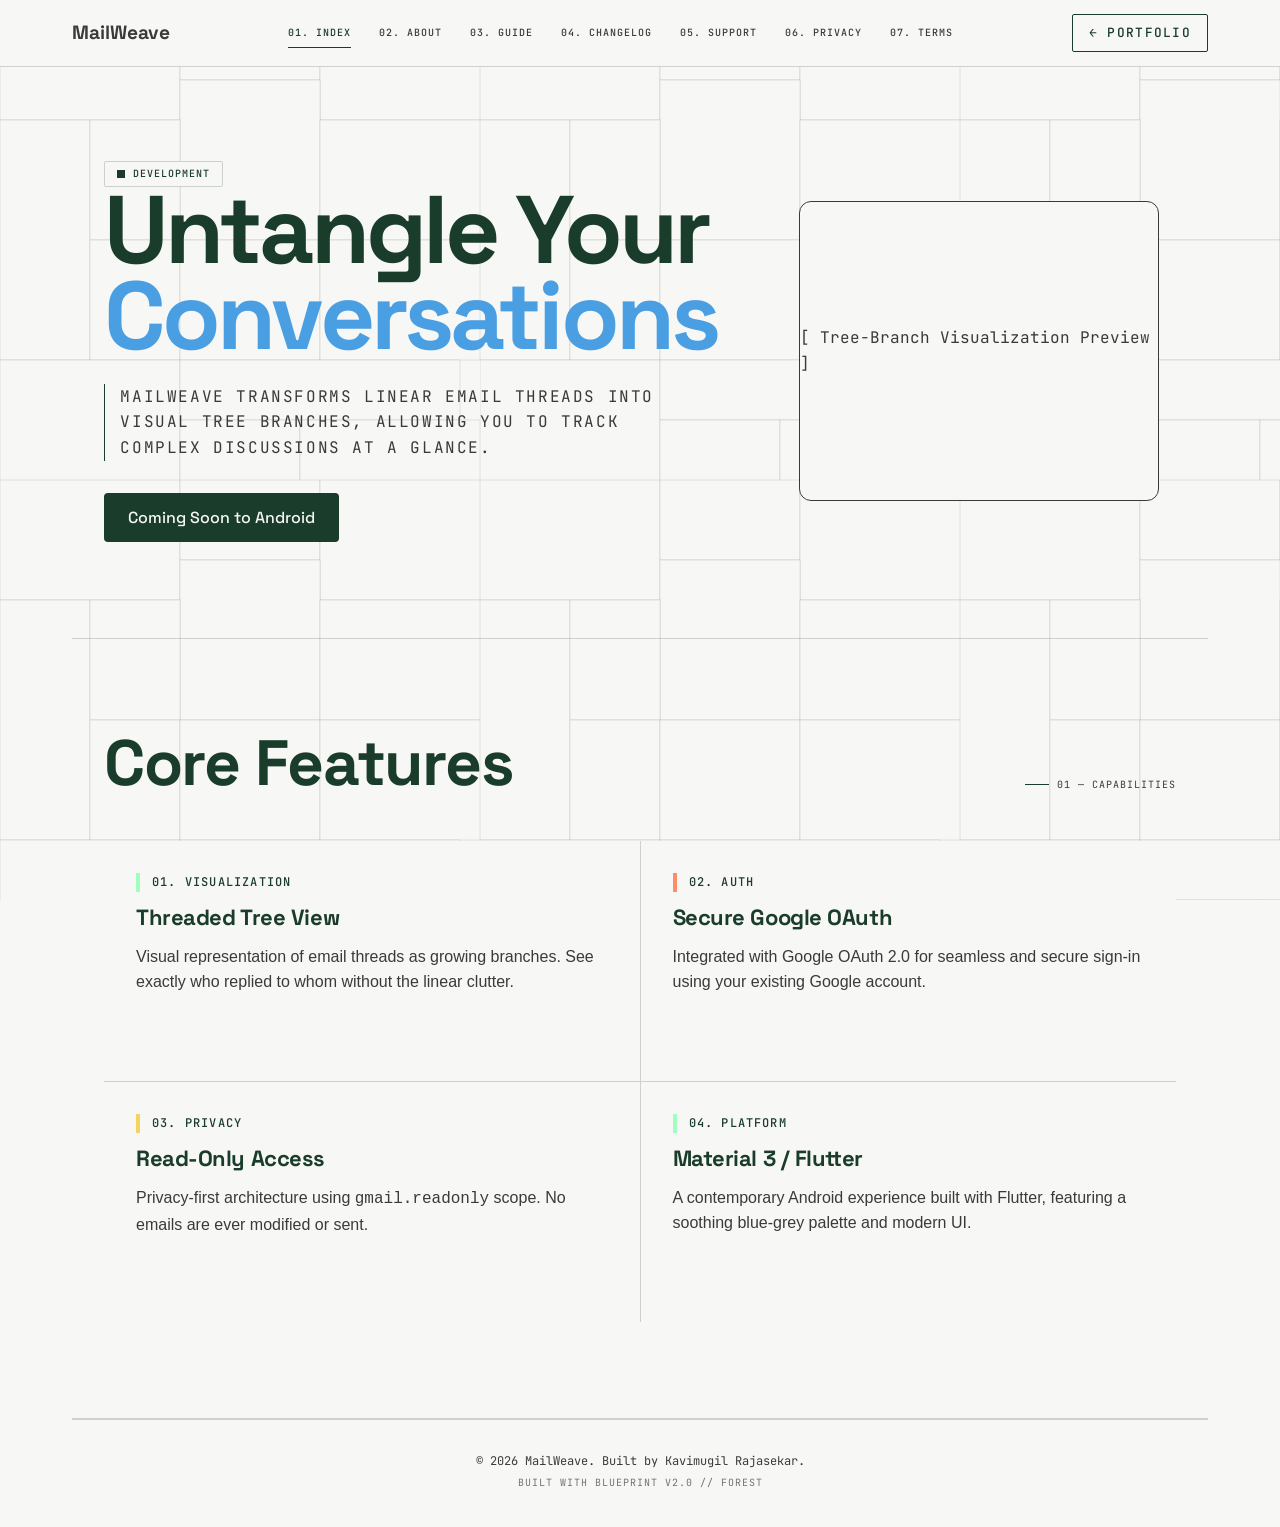
==== commit f43c2d02: "feat(changelog): Add changelog, privacy policy, and terms & conditions pages" ====
--- a/mailweave-webpage/index.html
+++ b/mailweave-webpage/index.html
@@ -4,36 +4,20 @@
     <meta charset="UTF-8">
     <meta name="viewport" content="width=device-width, initial-scale=1.0">
     <title>MailWeave | Untangle Your Inbox</title>
-    <!-- Portfolio Blueprint Theme -->
     <link rel="stylesheet" href="assets/css/tokens.css">
     <link rel="stylesheet" href="assets/css/blueprint.css">
     <link rel="stylesheet" href="assets/css/layout.css">
-    <!-- Portfolio Fonts -->
     <link rel="preconnect" href="https://fonts.googleapis.com" crossorigin>
     <link rel="preconnect" href="https://fonts.gstatic.com" crossorigin>
     <link rel="preconnect" href="https://api.fontshare.com" crossorigin>
     <link rel="stylesheet" href="https://fonts.googleapis.com/css2?family=JetBrains+Mono:wght@400;500;700&family=Space+Grotesk:wght@400;500;700&display=swap">
     <link rel="stylesheet" href="https://api.fontshare.com/v2/css?f[]=general-sans@400;500;600;700&display=swap">
     <style>
-        :root {
-            --accent-blue: #4A9FE3;
-        }
+        :root { --accent-blue: #4A9FE3; }
         body { font-family: 'General Sans', sans-serif; }
         .brand-logo-text { font-family: 'Space Grotesk', sans-serif; font-weight: 700; text-decoration: none; color: var(--grid); }
         .hero-accent { color: var(--accent-blue); }
-        .btn-mailweave {
-            background: var(--forest);
-            color: var(--paper);
-            border: none;
-            padding: 12px 24px;
-            border-radius: 4px;
-            font-family: 'Space Grotesk', sans-serif;
-            font-weight: 500;
-            cursor: pointer;
-            text-decoration: none;
-            display: inline-block;
-            transition: opacity 0.2s;
-        }
+        .btn-mailweave { background: var(--forest); color: var(--paper); border: none; padding: 12px 24px; border-radius: 4px; font-family: 'Space Grotesk', sans-serif; font-weight: 500; cursor: pointer; text-decoration: none; display: inline-block; transition: opacity 0.2s; }
         .btn-mailweave:hover { opacity: 0.9; }
     </style>
 </head>
@@ -43,9 +27,12 @@
             <a class="brand-logo-text" href="index.html" style="font-size: 1.2rem;">MailWeave</a>
             <nav class="nav-links">
                 <a href="index.html" class="active">01. Index</a>
-                <a href="changelog.html">02. Changelog</a>
-                <a href="privacy.html">03. Privacy</a>
-                <a href="terms.html">04. Terms</a>
+                <a href="about/">02. About</a>
+                <a href="guide/">03. Guide</a>
+                <a href="changelog/">04. Changelog</a>
+                <a href="support/">05. Support</a>
+                <a href="privacy/">06. Privacy</a>
+                <a href="terms/">07. Terms</a>
             </nav>
             <div class="nav-actions">
                 <a class="btn-ghost" href="https://KavimugilRajasekar.github.io" style="font-size: 0.8rem;">← Portfolio</a>
--- a/mailweave-webpage/assets/css/blueprint.css
+++ b/mailweave-webpage/assets/css/blueprint.css
@@ -4,6 +4,7 @@
    Depends on tokens.css.
    ============================================================ */
 
+   
 /* ============================================================
    Reset & base
    ============================================================ */
